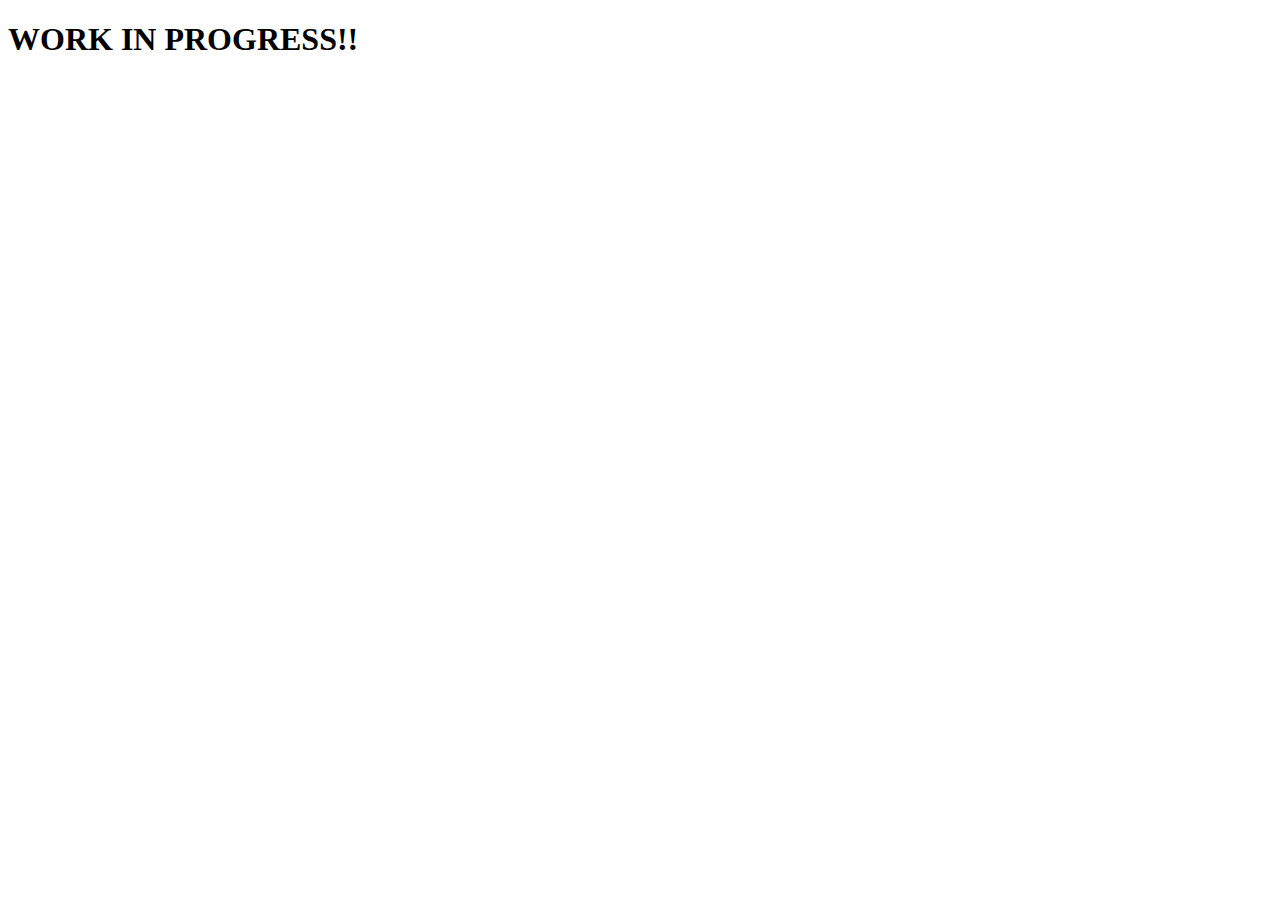
==== chocolate.html @ df919508 "Work In Progress" ====
<!DOCTYPE html>
<html lang="en">
<head>
    <meta charset="UTF-8">
    <meta name="viewport" content="width=device-width, initial-scale=1.0">
    <link rel="icon" type="image/jpg" href="./images/chocolate.jpg">
    <title>Chocolate Day</title>
</head>
<body>
    <h1>WORK IN PROGRESS!!</h1>
</body>
</html>
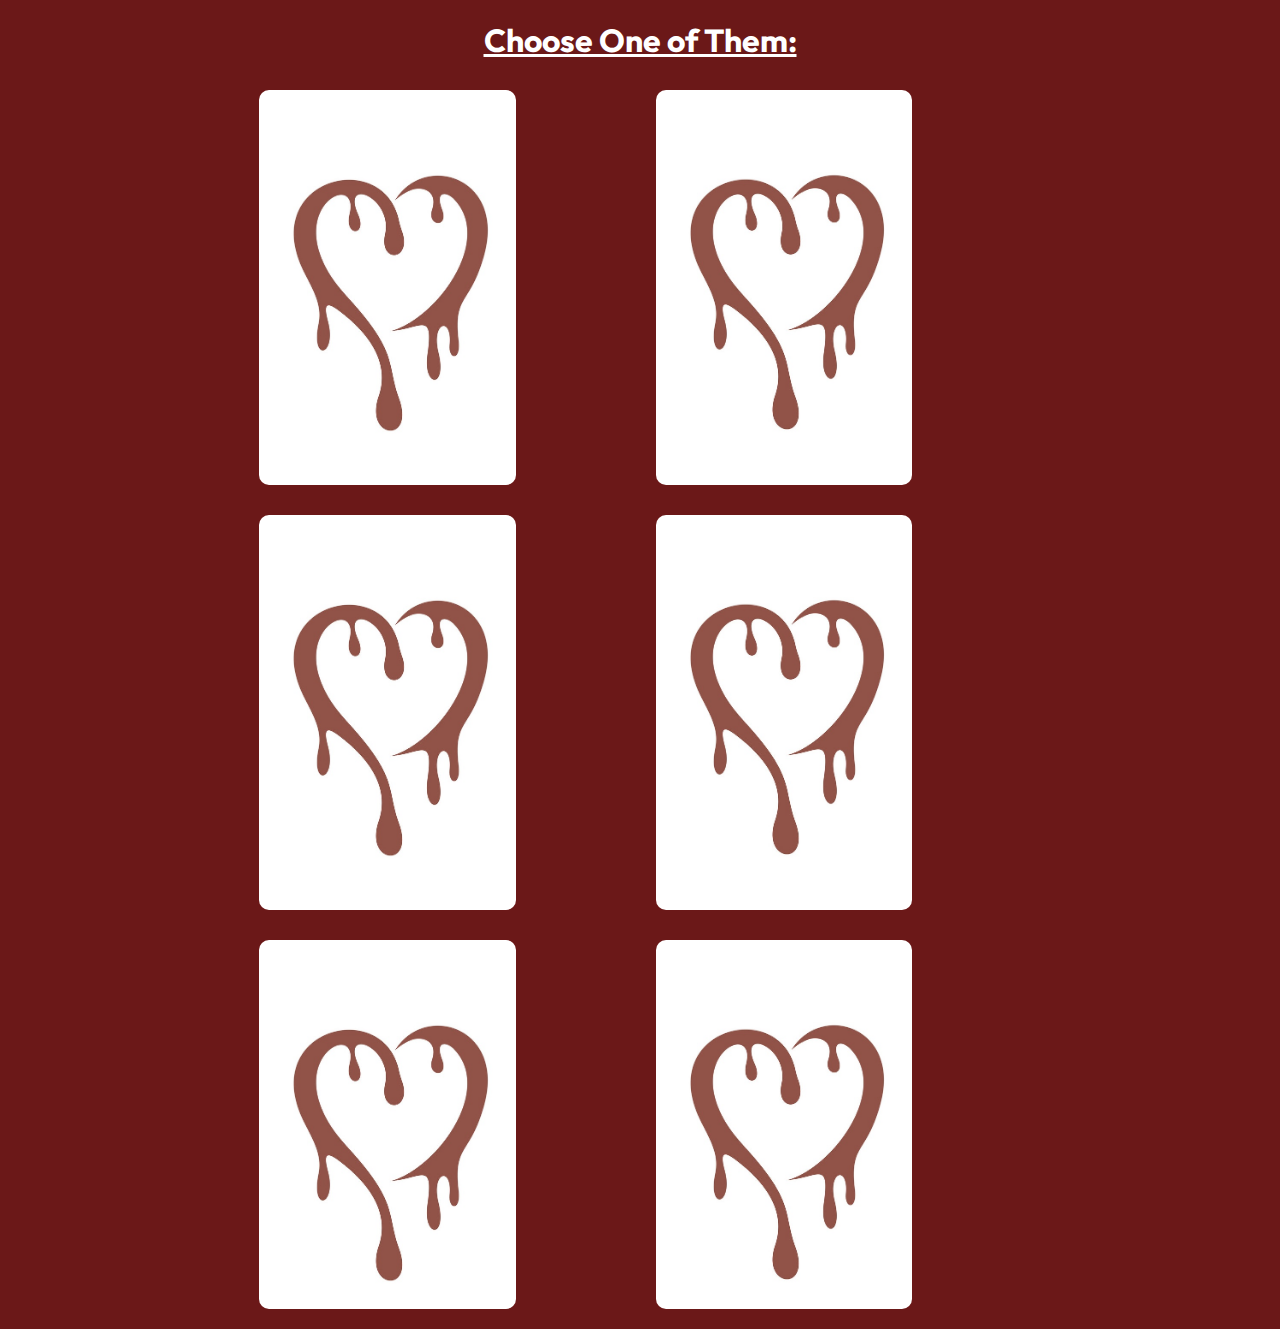
==== commit 093d513c: "Work In Progress" ====
--- a/chocolate.html
+++ b/chocolate.html
@@ -3,10 +3,50 @@
 <head>
     <meta charset="UTF-8">
     <meta name="viewport" content="width=device-width, initial-scale=1.0">
+    <link rel="preconnect" href="https://fonts.googleapis.com">
+    <link rel="preconnect" href="https://fonts.gstatic.com" crossorigin>
+    <link href="https://fonts.googleapis.com/css2?family=Outfit:wght@500&family=Protest+Riot&display=swap" rel="stylesheet">    
     <link rel="icon" type="image/jpg" href="./images/chocolate.jpg">
+    <link rel="stylesheet" href="styleChocolate.css">
     <title>Chocolate Day</title>
 </head>
 <body>
-    <h1>WORK IN PROGRESS!!</h1>
+    <main>
+        <div class="heroSection">
+            <h1 class="heading">Choose One of Them:</h1>
+            <div class="chocolateSection">
+                <div id="choco" class="choco">
+                    <img src="./images/chocolates/dairyMilk.jpg" alt="" class="chocolate">
+                    <p class="congrats">Congratulations</p>
+                    <div id="overlap"></div>
+                </div>
+                <div id="choco" class="choco">
+                    <img src="./images/chocolates/5star.jpg" alt="" class="chocolate">
+                    <p class="congrats">Congratulations</p>
+                    <div id="overlap"></div>
+                </div>
+                <div id="choco" class="choco">
+                    <img src="./images/chocolates/bounty.jpg" alt="" class="chocolate">
+                    <p class="congrats">Congratulations</p>
+                    <div id="overlap"></div>
+                </div>
+                <div id="choco" class="choco">
+                    <img src="./images/chocolates/darkChocolate.jpg" alt="" class="chocolate">
+                    <p class="congrats">Congratulations</p>
+                    <div id="overlap"></div>
+                </div>
+                <div id="choco" class="choco">
+                    <img src="./images/chocolates/kitkat.jpg" alt="" class="chocolate">
+                    <p class="congrats">Congratulations</p>
+                    <div id="overlap"></div>
+                </div>
+                <div id="choco" class="choco">
+                    <img src="./images/chocolates/snickers.jpg" alt="" class="chocolate">
+                    <p class="congrats">Congratulations</p>
+                    <div id="overlap"></div>
+                </div>
+            </div>
+        </div>
+    </main>
 </body>
 </html>--- a/styleChocolate.css
+++ b/styleChocolate.css
@@ -0,0 +1,95 @@
+*{
+    margin: 0;
+    padding: 0;
+    box-sizing: border-box;
+}
+
+body{
+    background-color: rgb(107, 24, 24);
+    display: flex;
+    align-items: center;
+    justify-content: center;
+    min-height: 100vh;
+}
+
+.heroSection{
+    display: flex;
+    flex-direction: column;
+    align-items: center;
+    margin: 20px;
+}
+
+.heading{
+    font-family: outfit;
+    color: rgb(255, 255, 255);
+    margin-bottom: 30px;
+    text-decoration: underline;
+}
+
+.chocolateSection{
+    display: grid;
+    grid-template-columns: auto auto;
+    justify-content: center;
+    gap: 30px;
+    width: 90%;
+    height: max-content;
+}
+
+.choco{
+    width: 70%;
+    height: 100%;
+    padding: 20px;
+    background-color: rgb(198, 129, 129);
+    border-radius: 20px;
+    position: relative;
+    display: flex;
+    flex-direction: column;
+    justify-content: space-between;
+}
+
+.chocolate{
+    width: 100%;
+    height: 90%;
+    object-fit: cover;
+    border-radius: 10px;
+}
+
+.congrats{
+    text-align: center;
+    font-family: Protest Riot;
+    color: white;
+    text-shadow: 1px 1px 10px red;
+}
+
+#overlap{
+    border-radius: 10px;
+    background-image: url(./images/chocolates/logo.jpg);
+    background-size:cover;
+    background-repeat: no-repeat;
+    position: absolute;
+    top: 0;
+    left: 0;
+    width: 100%;
+    height: 100%;
+    display: flex;
+    align-items: center;
+    justify-content: center;
+    opacity: 100%;
+}
+
+#overlap:hover{
+    display: none;
+}
+
+@media(max-width:600px){
+    .choco{
+        padding: 0;
+        width: 100%;
+        height: 100%;
+    }
+
+    .chocolate{
+        height: 100%;
+    }
+
+}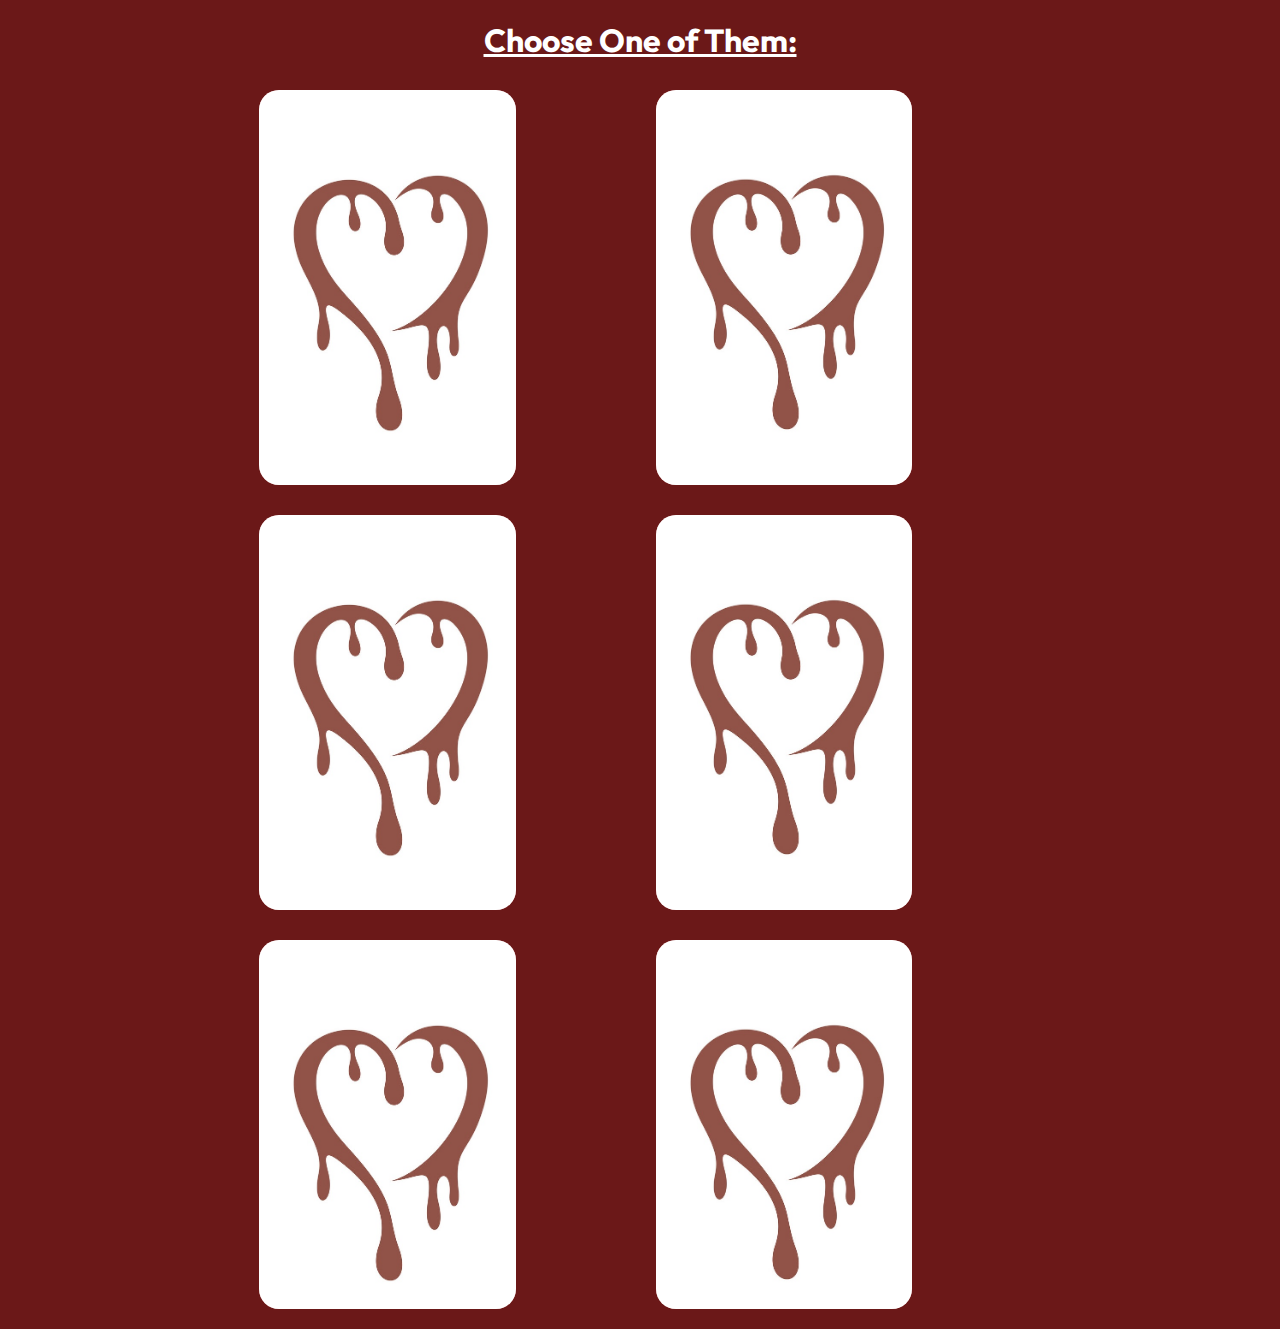
==== commit 1176a375: "COMPLETED" ====
--- a/chocolate.html
+++ b/chocolate.html
@@ -8,6 +8,7 @@
     <link href="https://fonts.googleapis.com/css2?family=Outfit:wght@500&family=Protest+Riot&display=swap" rel="stylesheet">    
     <link rel="icon" type="image/jpg" href="./images/chocolate.jpg">
     <link rel="stylesheet" href="styleChocolate.css">
+    <script src="jsChocolate.js"></script>
     <title>Chocolate Day</title>
 </head>
 <body>
@@ -15,35 +16,35 @@
         <div class="heroSection">
             <h1 class="heading">Choose One of Them:</h1>
             <div class="chocolateSection">
-                <div id="choco" class="choco">
+                <div onclick="remove1()" id="choco" class="choco">
                     <img src="./images/chocolates/dairyMilk.jpg" alt="" class="chocolate">
                     <p class="congrats">Congratulations</p>
-                    <div id="overlap"></div>
+                    <div id="overlap1" class="overlap"></div>
                 </div>
-                <div id="choco" class="choco">
+                <div onclick="remove2()" id="choco" class="choco">
                     <img src="./images/chocolates/5star.jpg" alt="" class="chocolate">
                     <p class="congrats">Congratulations</p>
-                    <div id="overlap"></div>
+                    <div id="overlap2" class="overlap"></div>
                 </div>
-                <div id="choco" class="choco">
+                <div onclick="remove3()" id="choco" class="choco">
                     <img src="./images/chocolates/bounty.jpg" alt="" class="chocolate">
                     <p class="congrats">Congratulations</p>
-                    <div id="overlap"></div>
+                    <div id="overlap3" class="overlap"></div>
                 </div>
-                <div id="choco" class="choco">
+                <div onclick="remove4()" id="choco" class="choco">
                     <img src="./images/chocolates/darkChocolate.jpg" alt="" class="chocolate">
                     <p class="congrats">Congratulations</p>
-                    <div id="overlap"></div>
+                    <div id="overlap4" class="overlap"></div>
                 </div>
-                <div id="choco" class="choco">
+                <div onclick="remove5()" id="choco" class="choco">
                     <img src="./images/chocolates/kitkat.jpg" alt="" class="chocolate">
                     <p class="congrats">Congratulations</p>
-                    <div id="overlap"></div>
+                    <div id="overlap5" class="overlap"></div>
                 </div>
-                <div id="choco" class="choco">
+                <div onclick="remove6()" id="choco" class="choco">
                     <img src="./images/chocolates/snickers.jpg" alt="" class="chocolate">
                     <p class="congrats">Congratulations</p>
-                    <div id="overlap"></div>
+                    <div id="overlap6" class="overlap"></div>
                 </div>
             </div>
         </div>
--- a/styleChocolate.css
+++ b/styleChocolate.css
@@ -61,8 +61,8 @@
     text-shadow: 1px 1px 10px red;
 }
 
-#overlap{
-    border-radius: 10px;
+.overlap{
+    border-radius: 20px;
     background-image: url(./images/chocolates/logo.jpg);
     background-size:cover;
     background-repeat: no-repeat;
@@ -77,10 +77,6 @@
     opacity: 100%;
 }
 
-#overlap:hover{
-    display: none;
-}
-
 @media(max-width:600px){
     .choco{
         padding: 0;
